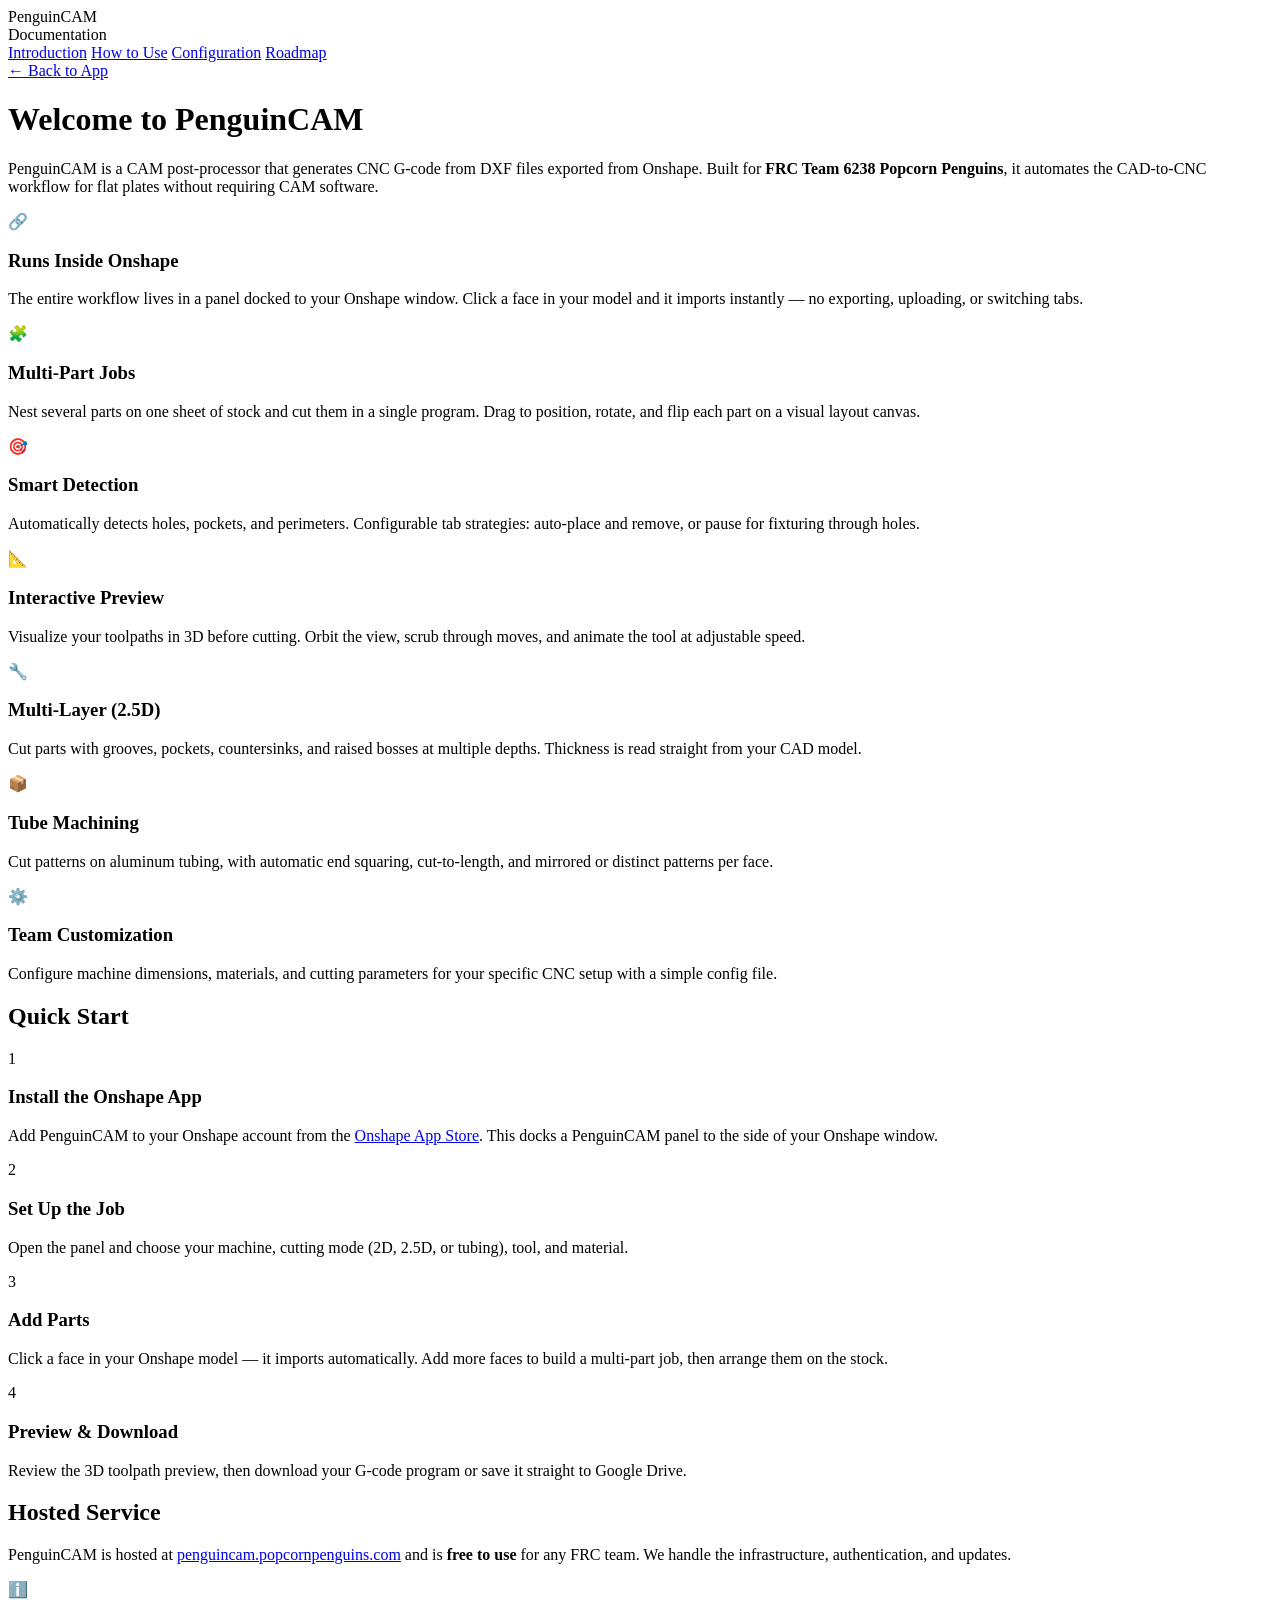
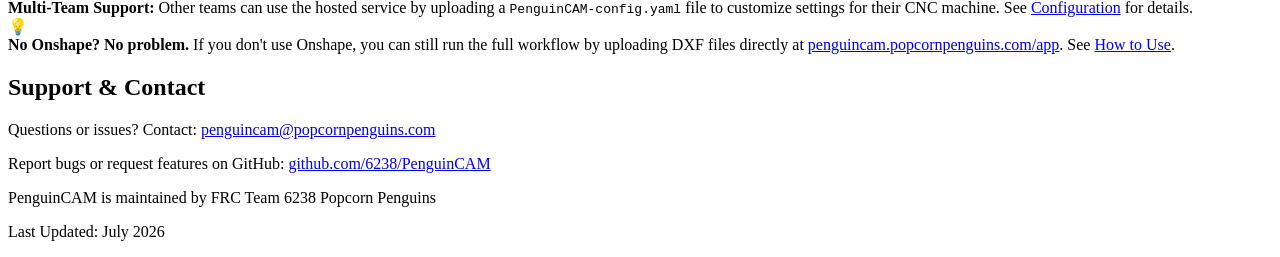
==== static/docs/index.html @ a370c26d "Update docs" ====
<!DOCTYPE html>
<html lang="en">
<head>
    <meta charset="UTF-8">
    <meta name="viewport" content="width=device-width, initial-scale=1.0">
    <title>PenguinCAM Documentation</title>
    <link rel="stylesheet" href="style.css">
</head>
<body>
    <nav class="sidebar">
        <div class="logo">
            <span class="accent">Penguin</span>CAM
        </div>
        <div class="nav-section">Documentation</div>
        <a href="index.html" class="active">Introduction</a>
        <a href="usage.html">How to Use</a>
        <a href="configuration.html">Configuration</a>
        <a href="roadmap.html">Roadmap</a>
        <div class="nav-divider"></div>
        <a href="/" class="nav-external">← Back to App</a>
    </nav>

    <main class="content">
        <h1>Welcome to PenguinCAM</h1>

        <p class="lead">
            PenguinCAM is a CAM post-processor that generates CNC G-code from DXF files exported from Onshape.
            Built for <strong>FRC Team 6238 Popcorn Penguins</strong>, it automates the CAD-to-CNC workflow for flat plates without requiring CAM software.
        </p>

        <div class="feature-grid">
            <div class="feature-card">
                <div class="feature-icon">🔗</div>
                <h3>Runs Inside Onshape</h3>
                <p>The entire workflow lives in a panel docked to your Onshape window. Click a face in your model and it imports instantly — no exporting, uploading, or switching tabs.</p>
            </div>

            <div class="feature-card">
                <div class="feature-icon">🧩</div>
                <h3>Multi-Part Jobs</h3>
                <p>Nest several parts on one sheet of stock and cut them in a single program. Drag to position, rotate, and flip each part on a visual layout canvas.</p>
            </div>

            <div class="feature-card">
                <div class="feature-icon">🎯</div>
                <h3>Smart Detection</h3>
                <p>Automatically detects holes, pockets, and perimeters. Configurable tab strategies: auto-place and remove, or pause for fixturing through holes.</p>
            </div>

            <div class="feature-card">
                <div class="feature-icon">📐</div>
                <h3>Interactive Preview</h3>
                <p>Visualize your toolpaths in 3D before cutting. Orbit the view, scrub through moves, and animate the tool at adjustable speed.</p>
            </div>

            <div class="feature-card">
                <div class="feature-icon">🔧</div>
                <h3>Multi-Layer (2.5D)</h3>
                <p>Cut parts with grooves, pockets, countersinks, and raised bosses at multiple depths. Thickness is read straight from your CAD model.</p>
            </div>

            <div class="feature-card">
                <div class="feature-icon">📦</div>
                <h3>Tube Machining</h3>
                <p>Cut patterns on aluminum tubing, with automatic end squaring, cut-to-length, and mirrored or distinct patterns per face.</p>
            </div>

            <div class="feature-card">
                <div class="feature-icon">⚙️</div>
                <h3>Team Customization</h3>
                <p>Configure machine dimensions, materials, and cutting parameters for your specific CNC setup with a simple config file.</p>
            </div>
        </div>

        <h2>Quick Start</h2>

        <div class="step-list">
            <div class="step">
                <div class="step-number">1</div>
                <div class="step-content">
                    <h3>Install the Onshape App</h3>
                    <p>
                        Add PenguinCAM to your Onshape account from the
                        <a href="https://cad.onshape.com/appstore/apps/CAM/6939eaf505d3df4aeac54600" target="_blank">Onshape App Store</a>.
                        This docks a PenguinCAM panel to the side of your Onshape window.
                    </p>
                </div>
            </div>

            <div class="step">
                <div class="step-number">2</div>
                <div class="step-content">
                    <h3>Set Up the Job</h3>
                    <p>Open the panel and choose your machine, cutting mode (2D, 2.5D, or tubing), tool, and material.</p>
                </div>
            </div>

            <div class="step">
                <div class="step-number">3</div>
                <div class="step-content">
                    <h3>Add Parts</h3>
                    <p>Click a face in your Onshape model — it imports automatically. Add more faces to build a multi-part job, then arrange them on the stock.</p>
                </div>
            </div>

            <div class="step">
                <div class="step-number">4</div>
                <div class="step-content">
                    <h3>Preview &amp; Download</h3>
                    <p>Review the 3D toolpath preview, then download your G-code program or save it straight to Google Drive.</p>
                </div>
            </div>
        </div>

        <h2>Hosted Service</h2>

        <p>
            PenguinCAM is hosted at <a href="https://penguincam.popcornpenguins.com">penguincam.popcornpenguins.com</a>
            and is <strong>free to use</strong> for any FRC team. We handle the infrastructure, authentication, and updates.
        </p>

        <div class="info-box">
            <div class="info-icon">ℹ️</div>
            <div>
                <strong>Multi-Team Support:</strong> Other teams can use the hosted service by uploading a
                <code>PenguinCAM-config.yaml</code> file to customize settings for their CNC machine.
                See <a href="configuration.html">Configuration</a> for details.
            </div>
        </div>

        <div class="info-box">
            <div class="info-icon">💡</div>
            <div>
                <strong>No Onshape? No problem.</strong> If you don't use Onshape, you can still run the full
                workflow by uploading DXF files directly at
                <a href="https://penguincam.popcornpenguins.com/app">penguincam.popcornpenguins.com/app</a>.
                See <a href="usage.html">How to Use</a>.
            </div>
        </div>

        <h2>Support & Contact</h2>

        <p>
            Questions or issues? Contact: <a href="mailto:penguincam@popcornpenguins.com">penguincam@popcornpenguins.com</a>
        </p>

        <p>
            Report bugs or request features on GitHub:
            <a href="https://github.com/6238/PenguinCAM/issues" target="_blank">github.com/6238/PenguinCAM</a>
        </p>

        <footer>
            <p>PenguinCAM is maintained by FRC Team 6238 Popcorn Penguins</p>
            <p>Last Updated: July 2026</p>
        </footer>
    </main>
</body>
</html>
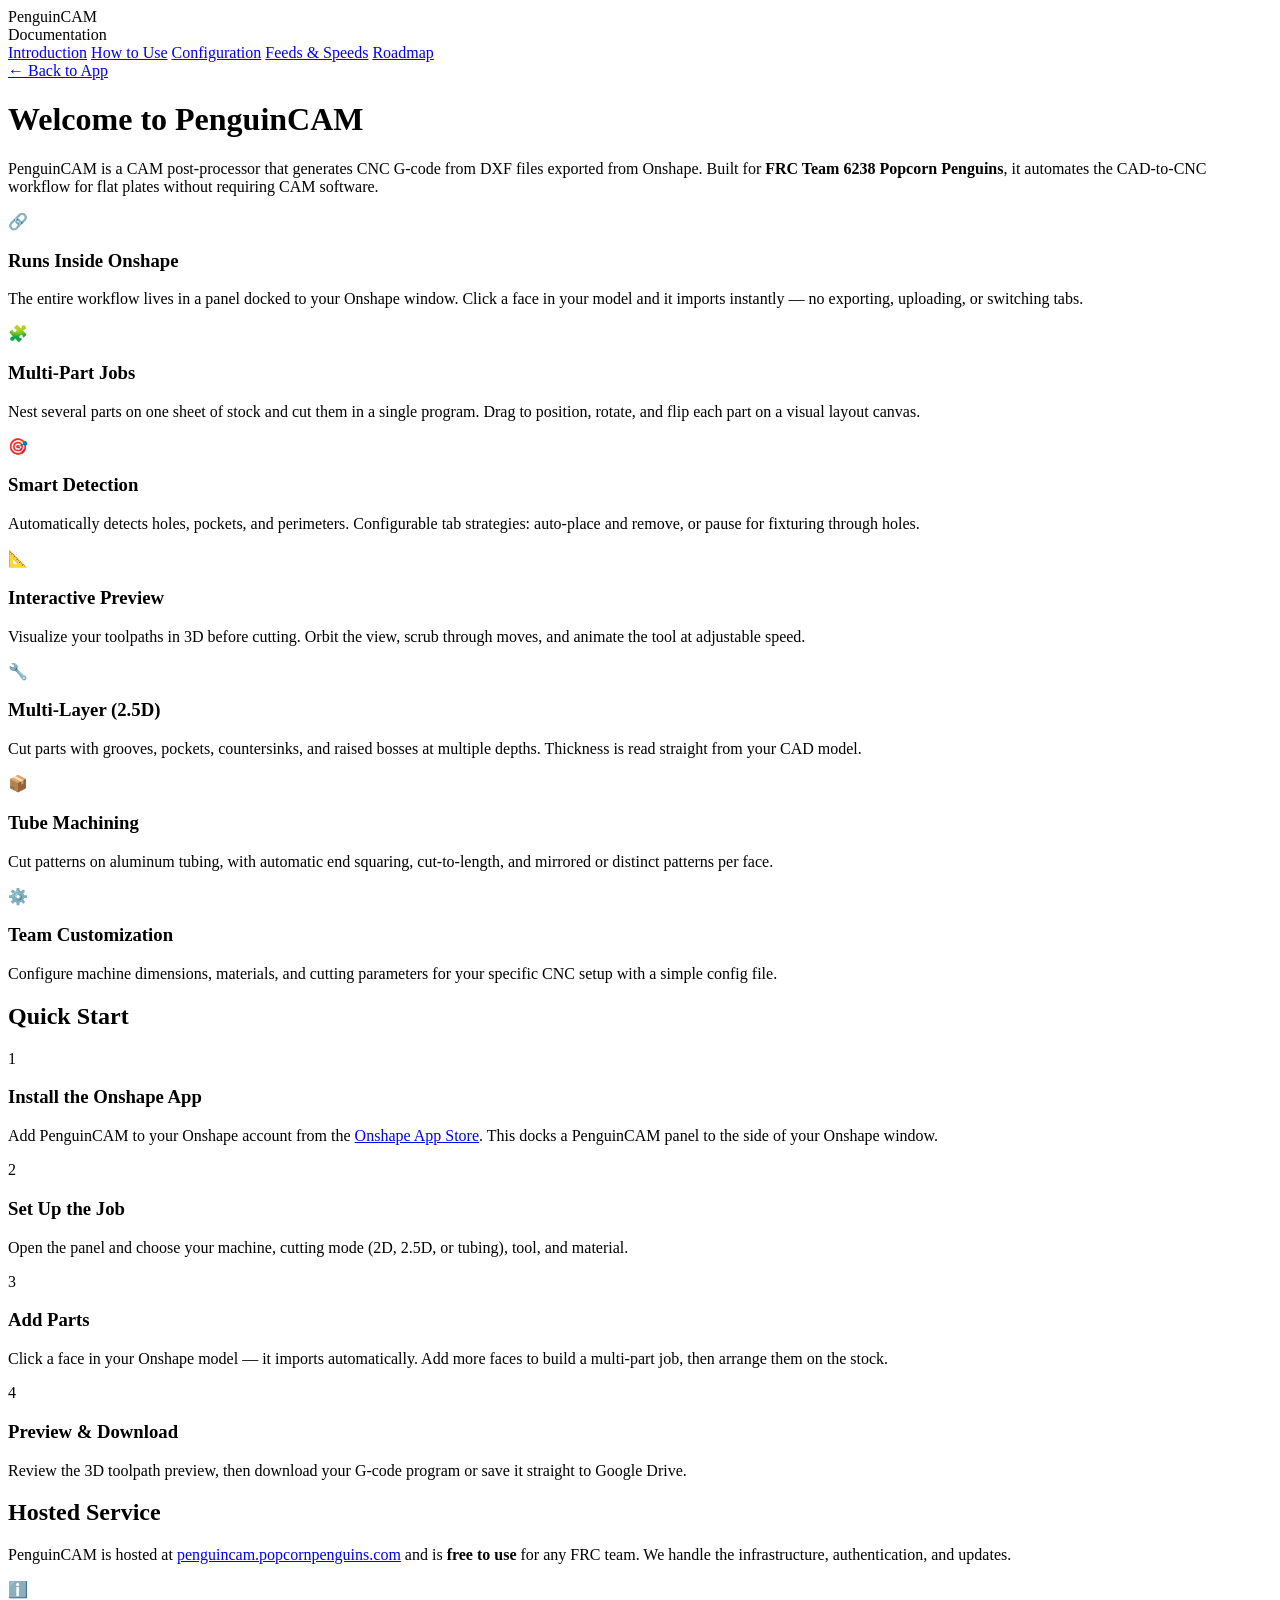
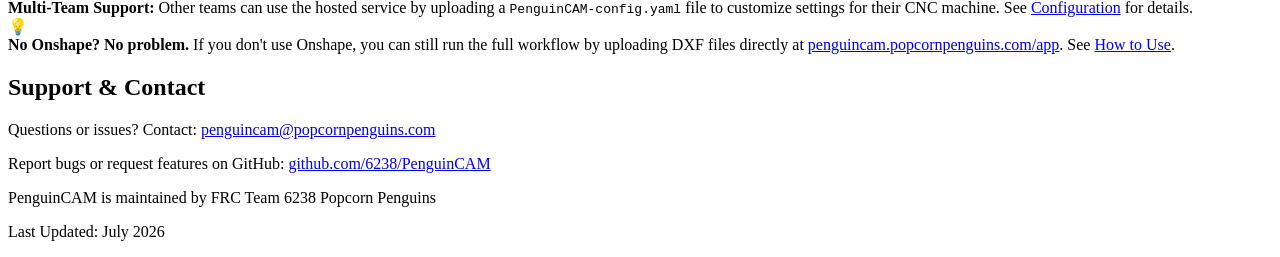
==== commit 026c973c: "Update docs" ====
--- a/static/docs/index.html
+++ b/static/docs/index.html
@@ -15,6 +15,7 @@
         <a href="index.html" class="active">Introduction</a>
         <a href="usage.html">How to Use</a>
         <a href="configuration.html">Configuration</a>
+        <a href="feeds-speeds.html">Feeds &amp; Speeds</a>
         <a href="roadmap.html">Roadmap</a>
         <div class="nav-divider"></div>
         <a href="/" class="nav-external">← Back to App</a>
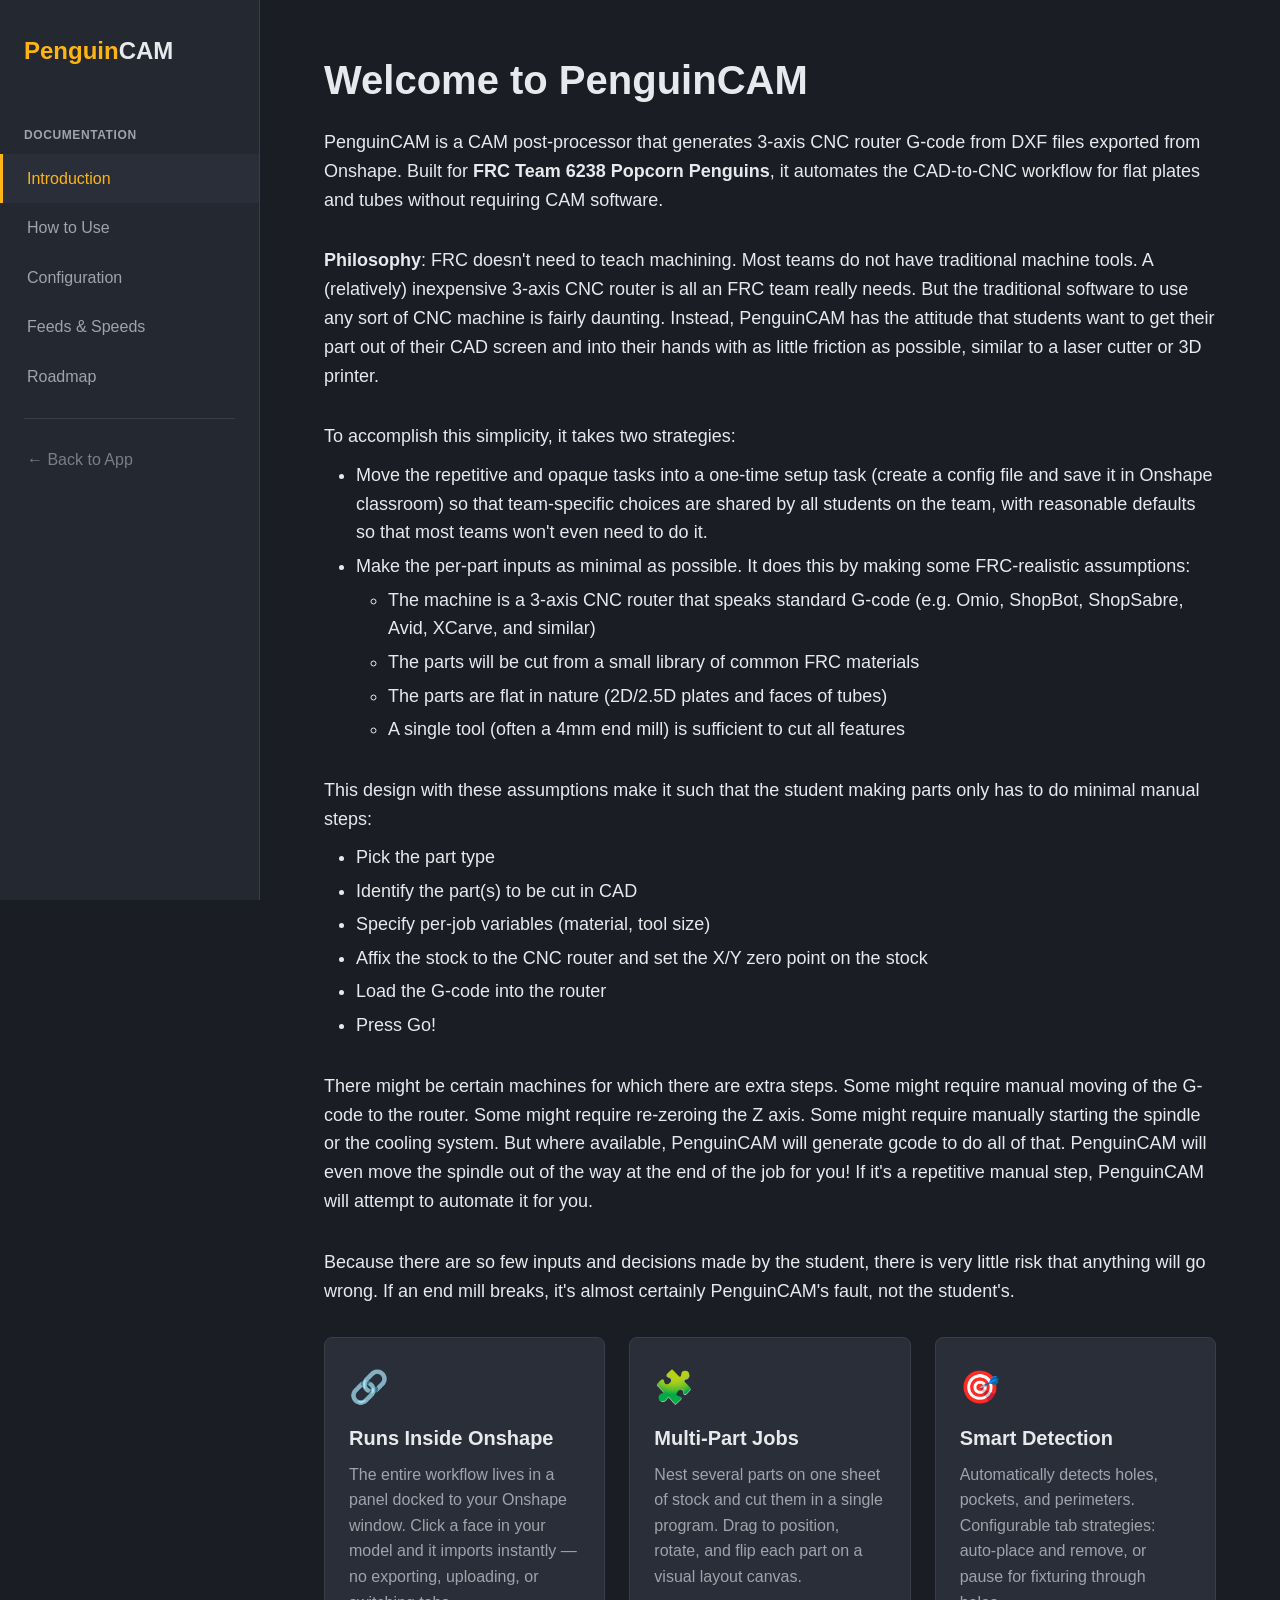
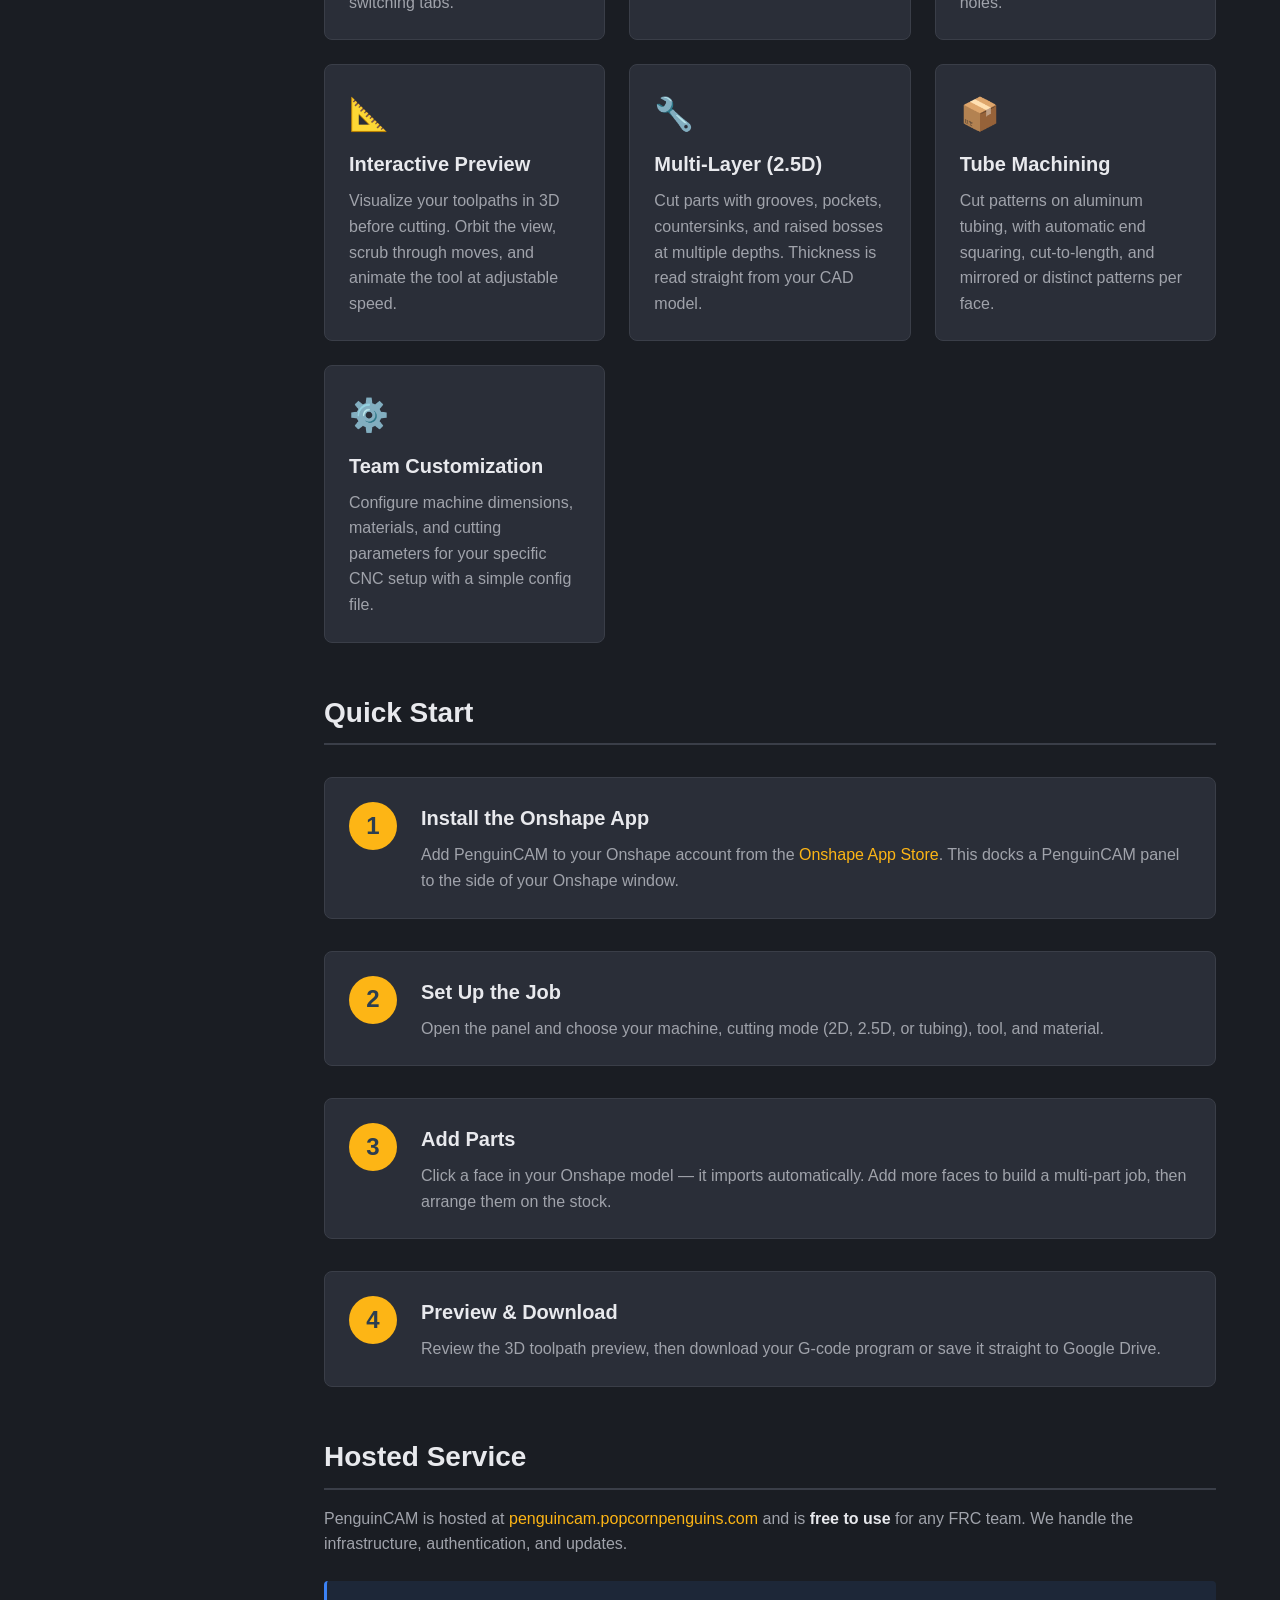
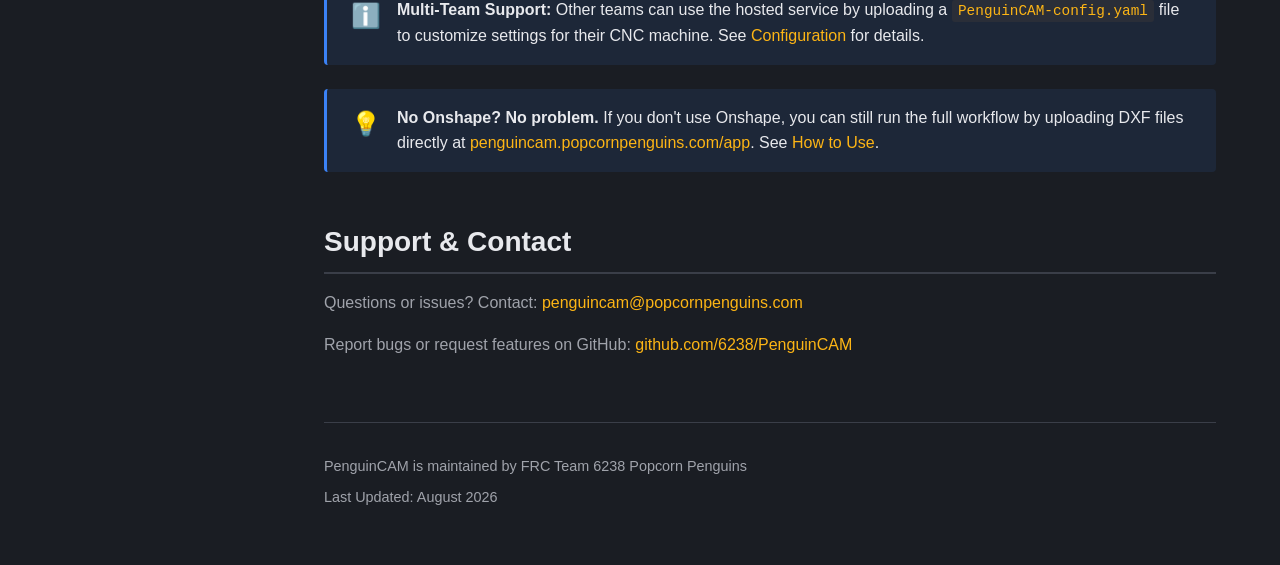
==== commit aaaa3bbd: "Update intro doc" ====
--- a/static/docs/index.html
+++ b/static/docs/index.html
@@ -25,8 +25,51 @@
         <h1>Welcome to PenguinCAM</h1>
 
         <p class="lead">
-            PenguinCAM is a CAM post-processor that generates CNC G-code from DXF files exported from Onshape.
-            Built for <strong>FRC Team 6238 Popcorn Penguins</strong>, it automates the CAD-to-CNC workflow for flat plates without requiring CAM software.
+            PenguinCAM is a CAM post-processor that generates 3-axis CNC router G-code from DXF files exported from Onshape.
+            Built for <strong>FRC Team 6238 Popcorn Penguins</strong>, it automates the CAD-to-CNC workflow for flat plates and tubes without requiring CAM software.
+        </p>
+
+        <p class="lead">
+            <strong>Philosophy</strong>: FRC doesn't need to teach machining. Most teams do not have traditional machine tools. A (relatively) inexpensive
+            3-axis CNC router is all an FRC team really needs. But the traditional software to use any sort of CNC machine is fairly daunting. Instead,
+            PenguinCAM has the attitude that students want to get their part out of their CAD screen and into their hands with as little friction as possible,
+            similar to a laser cutter or 3D printer.
+        </p>
+
+        <p class="lead lead-tight">To accomplish this simplicity, it takes two strategies:</p>
+        <ul class="lead-list">
+            <li>Move the repetitive and opaque tasks into a one-time setup task (create a config file and save it in Onshape classroom) so that team-specific
+                choices are shared by all students on the team, with reasonable defaults so that most teams won't even need to do it.</li>
+            <li>Make the per-part inputs as minimal as possible. It does this by making some FRC-realistic assumptions:
+                <ul>
+                    <li>The machine is a 3-axis CNC router that speaks standard G-code (e.g. Omio, ShopBot, ShopSabre, Avid, XCarve, and similar)</li>
+                    <li>The parts will be cut from a small library of common FRC materials</li>
+                    <li>The parts are flat in nature (2D/2.5D plates and faces of tubes)</li>
+                    <li>A single tool (often a 4mm end mill) is sufficient to cut all features</li>
+                </ul>
+            </li>
+        </ul>
+
+        <p class="lead lead-tight">This design with these assumptions make it such that the student making parts only has to do minimal manual steps:</p>
+        <ul class="lead-list">
+            <li>Pick the part type</li>
+            <li>Identify the part(s) to be cut in CAD</li>
+            <li>Specify per-job variables (material, tool size)</li>
+            <li>Affix the stock to the CNC router and set the X/Y zero point on the stock</li>
+            <li>Load the G-code into the router</li>
+            <li>Press Go!</li>
+        </ul>
+
+        <p class="lead">
+            There might be certain machines for which there are extra steps. Some might require manual moving of the G-code to the router.
+            Some might require re-zeroing the Z axis. Some might require manually starting the spindle or the cooling system. But where
+            available, PenguinCAM will generate gcode to do all of that. PenguinCAM will even move the spindle out of the way at the end of
+            the job for you! If it's a repetitive manual step, PenguinCAM will attempt to automate it for you.
+        </p>
+
+        <p class="lead">
+            Because there are so few inputs and decisions made by the student, there is very little risk that anything will go wrong. If
+            an end mill breaks, it's almost certainly PenguinCAM's fault, not the student's.
         </p>
 
         <div class="feature-grid">
@@ -152,7 +195,7 @@
 
         <footer>
             <p>PenguinCAM is maintained by FRC Team 6238 Popcorn Penguins</p>
-            <p>Last Updated: July 2026</p>
+            <p>Last Updated: August 2026</p>
         </footer>
     </main>
 </body>
--- a/static/docs/style.css
+++ b/static/docs/style.css
@@ -0,0 +1,367 @@
+/* PenguinCAM Documentation Styles */
+
+:root {
+    --primary: #FDB515;
+    --primary-dark: #D99F12;
+    --secondary: #2C3E50;
+    --bg: #1a1d23;
+    --bg-light: #242830;
+    --surface: #2a2e38;
+    --surface-hover: #343842;
+    --text: #e8e9ed;
+    --text-dim: #a0a3ab;
+    --border: #3a3e48;
+    --accent: #3b82f6;
+}
+
+* {
+    margin: 0;
+    padding: 0;
+    box-sizing: border-box;
+}
+
+body {
+    font-family: -apple-system, BlinkMacSystemFont, "Segoe UI", Roboto, "Helvetica Neue", Arial, sans-serif;
+    background: var(--bg);
+    color: var(--text);
+    line-height: 1.6;
+    display: flex;
+    min-height: 100vh;
+}
+
+/* Sidebar Navigation */
+.sidebar {
+    width: 260px;
+    background: var(--bg-light);
+    border-right: 1px solid var(--border);
+    padding: 2rem 0;
+    position: fixed;
+    height: 100vh;
+    overflow-y: auto;
+}
+
+.sidebar .logo {
+    font-size: 1.5rem;
+    font-weight: 700;
+    padding: 0 1.5rem 2rem;
+    color: var(--text);
+}
+
+.sidebar .accent {
+    color: var(--primary);
+}
+
+.nav-section {
+    font-size: 0.75rem;
+    text-transform: uppercase;
+    letter-spacing: 0.05em;
+    color: var(--text-dim);
+    padding: 0.5rem 1.5rem;
+    margin-top: 1rem;
+    font-weight: 600;
+}
+
+.sidebar a {
+    display: block;
+    padding: 0.75rem 1.5rem;
+    color: var(--text-dim);
+    text-decoration: none;
+    transition: all 0.2s;
+    border-left: 3px solid transparent;
+}
+
+.sidebar a:hover {
+    color: var(--text);
+    background: var(--surface);
+}
+
+.sidebar a.active {
+    color: var(--primary);
+    background: var(--surface);
+    border-left-color: var(--primary);
+}
+
+.nav-divider {
+    height: 1px;
+    background: var(--border);
+    margin: 1rem 1.5rem;
+}
+
+.nav-external {
+    margin-top: 0.5rem;
+    opacity: 0.7;
+}
+
+/* Main Content */
+.content {
+    margin-left: 260px;
+    padding: 3rem 4rem;
+    max-width: 1200px;
+    flex: 1;
+}
+
+h1 {
+    font-size: 2.5rem;
+    margin-bottom: 1rem;
+    color: var(--text);
+}
+
+h2 {
+    font-size: 1.75rem;
+    margin-top: 3rem;
+    margin-bottom: 1rem;
+    color: var(--text);
+    border-bottom: 2px solid var(--border);
+    padding-bottom: 0.5rem;
+}
+
+h3 {
+    font-size: 1.25rem;
+    margin-top: 1.5rem;
+    margin-bottom: 0.5rem;
+    color: var(--text);
+}
+
+p {
+    margin-bottom: 1rem;
+    color: var(--text-dim);
+}
+
+.lead {
+    font-size: 1.125rem;
+    color: var(--text);
+    margin-bottom: 2rem;
+}
+
+/* A lead paragraph that introduces a list: hug the list below it. */
+.lead-tight {
+    margin-bottom: 0.6rem;
+}
+
+/* Lists in the intro: white like the surrounding .lead prose (not the dimmer default
+   documentation lists) and tighter vertical rhythm. */
+.lead-list {
+    font-size: 1.125rem;
+    color: var(--text);
+    margin-bottom: 2rem;
+}
+
+.lead-list li {
+    color: var(--text);
+    margin-bottom: 0.3rem;
+}
+
+.lead-list ul {
+    margin-top: 0.3rem;
+    margin-bottom: 0;
+}
+
+a {
+    color: var(--primary);
+    text-decoration: none;
+}
+
+a:hover {
+    color: var(--primary-dark);
+    text-decoration: underline;
+}
+
+code {
+    background: var(--surface);
+    padding: 0.2rem 0.4rem;
+    border-radius: 3px;
+    font-family: 'Monaco', 'Courier New', monospace;
+    font-size: 0.9em;
+    color: var(--primary);
+}
+
+pre {
+    background: var(--surface);
+    padding: 1rem;
+    border-radius: 6px;
+    overflow-x: auto;
+    margin: 1rem 0;
+    border: 1px solid var(--border);
+}
+
+pre code {
+    background: none;
+    padding: 0;
+    color: var(--text);
+}
+
+ul, ol {
+    margin-left: 2rem;
+    margin-bottom: 1rem;
+}
+
+li {
+    margin-bottom: 0.5rem;
+    color: var(--text-dim);
+}
+
+strong {
+    color: var(--text);
+}
+
+/* Feature Grid */
+.feature-grid {
+    display: grid;
+    grid-template-columns: repeat(auto-fit, minmax(280px, 1fr));
+    gap: 1.5rem;
+    margin: 2rem 0;
+}
+
+.feature-card {
+    background: var(--surface);
+    padding: 1.5rem;
+    border-radius: 8px;
+    border: 1px solid var(--border);
+    transition: all 0.2s;
+}
+
+.feature-card:hover {
+    background: var(--surface-hover);
+    border-color: var(--primary);
+}
+
+.feature-icon {
+    font-size: 2rem;
+    margin-bottom: 0.5rem;
+}
+
+.feature-card h3 {
+    margin-top: 0;
+    color: var(--text);
+}
+
+.feature-card p {
+    color: var(--text-dim);
+    margin-bottom: 0;
+}
+
+/* Step List */
+.step-list {
+    margin: 2rem 0;
+}
+
+.step {
+    display: flex;
+    gap: 1.5rem;
+    margin-bottom: 2rem;
+    padding: 1.5rem;
+    background: var(--surface);
+    border-radius: 8px;
+    border: 1px solid var(--border);
+}
+
+.step-number {
+    flex-shrink: 0;
+    width: 48px;
+    height: 48px;
+    background: var(--primary);
+    color: var(--secondary);
+    border-radius: 50%;
+    display: flex;
+    align-items: center;
+    justify-content: center;
+    font-size: 1.5rem;
+    font-weight: 700;
+}
+
+.step-content h3 {
+    margin-top: 0;
+    color: var(--text);
+}
+
+.step-content p {
+    margin-bottom: 0;
+}
+
+/* Info Boxes */
+.info-box {
+    background: rgba(59, 130, 246, 0.1);
+    border-left: 3px solid var(--accent);
+    padding: 1rem 1.5rem;
+    margin: 1.5rem 0;
+    border-radius: 4px;
+    display: flex;
+    gap: 1rem;
+}
+
+.warning-box {
+    background: rgba(251, 181, 21, 0.1);
+    border-left: 3px solid var(--primary);
+}
+
+.info-icon {
+    font-size: 1.5rem;
+    flex-shrink: 0;
+}
+
+/* Tables */
+table {
+    width: 100%;
+    border-collapse: collapse;
+    margin: 1.5rem 0;
+    background: var(--surface);
+    border-radius: 6px;
+    overflow: hidden;
+}
+
+th, td {
+    padding: 0.75rem 1rem;
+    text-align: left;
+    border-bottom: 1px solid var(--border);
+}
+
+th {
+    background: var(--bg-light);
+    color: var(--text);
+    font-weight: 600;
+}
+
+td {
+    color: var(--text-dim);
+}
+
+tr:last-child td {
+    border-bottom: none;
+}
+
+tr:hover {
+    background: var(--surface-hover);
+}
+
+/* Footer */
+footer {
+    margin-top: 4rem;
+    padding-top: 2rem;
+    border-top: 1px solid var(--border);
+    color: var(--text-dim);
+    font-size: 0.9rem;
+}
+
+footer p {
+    margin-bottom: 0.5rem;
+}
+
+/* Responsive */
+@media (max-width: 768px) {
+    .sidebar {
+        width: 100%;
+        height: auto;
+        position: relative;
+        border-right: none;
+        border-bottom: 1px solid var(--border);
+    }
+
+    .content {
+        margin-left: 0;
+        padding: 2rem 1.5rem;
+    }
+
+    .feature-grid {
+        grid-template-columns: 1fr;
+    }
+}
